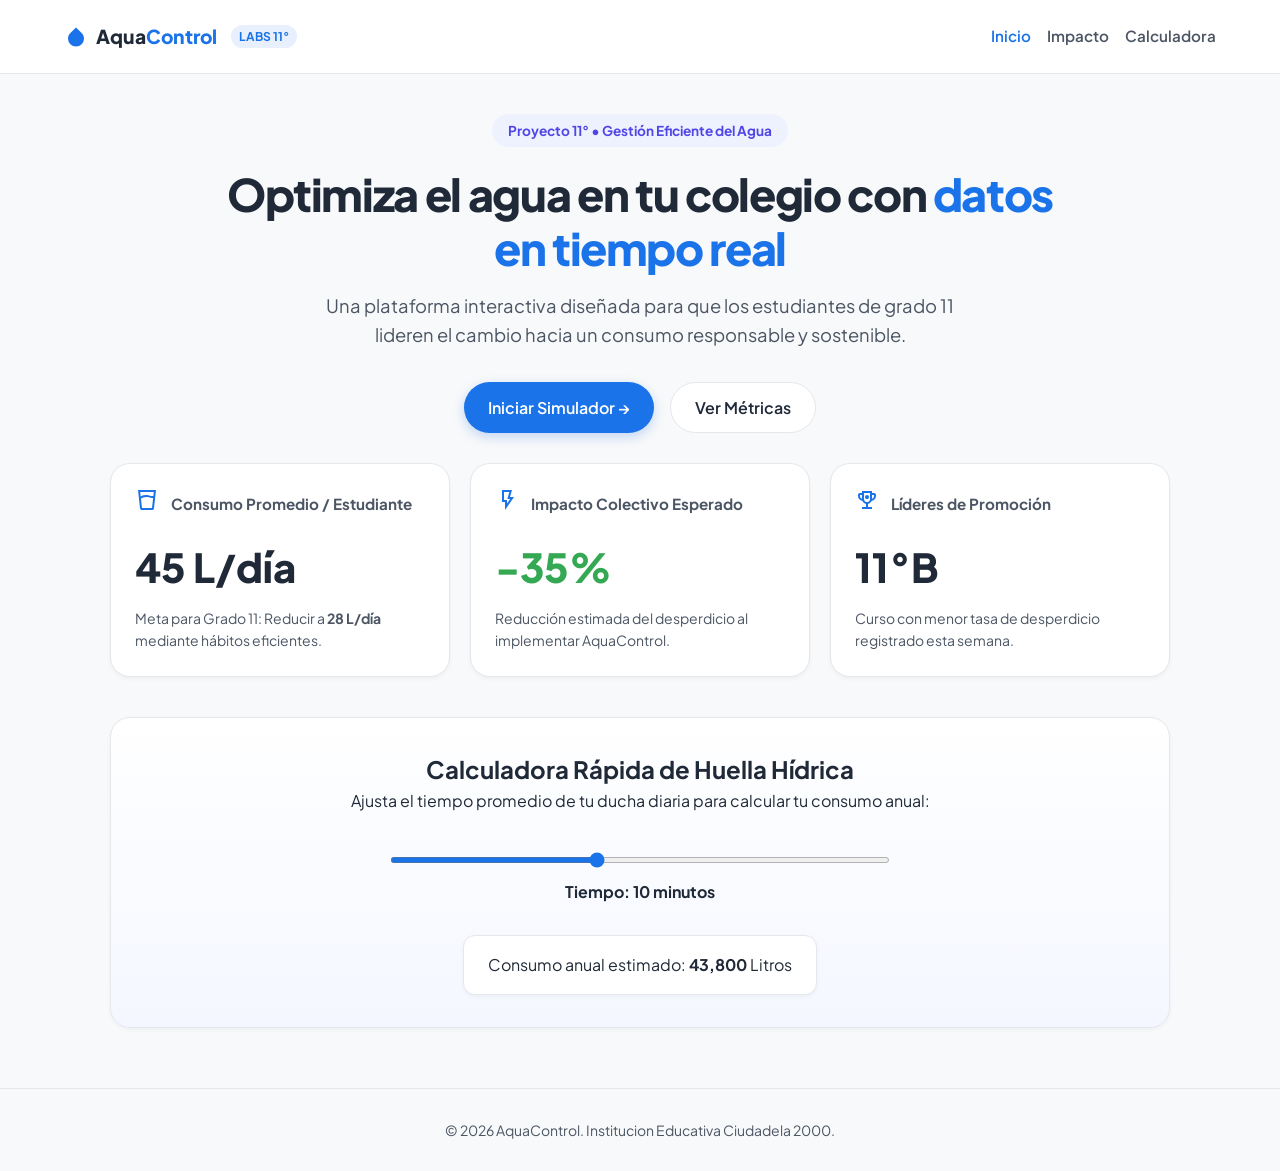
==== index.html @ b9c63f99 "primer commit" ====
<!doctype html>
<html lang="es">
  <head>
    <meta charset="UTF-8" />
    <meta name="viewport" content="width=device-width, initial-scale=1.0" />
    <title>AquaControl — Innovación & Sostenibilidad</title>
    <link rel="stylesheet" href="/css/style.css" />
    <link rel="preconnect" href="https://fonts.googleapis.com" />
    <link rel="preconnect" href="https://fonts.gstatic.com" crossorigin />
    <link
      href="https://fonts.googleapis.com/css2?family=Plus+Jakarta+Sans:wght@400;500;600;700;800&display=swap"
      rel="stylesheet"
    />
  </head>
  <body>
    <header class="navbar">
      <div class="logo">
        <span class="logo-icon"
          ><svg
            xmlns="http://www.w3.org/2000/svg"
            height="24px"
            viewBox="0 -960 960 960"
            width="24px"
            fill="#1a73e8"
          >
            <path
              d="M480-100q-133 0-226.5-92T160-416q0-63 24.5-120.5T254-638l226-222 226 222q45 44 69.5 101.5T800-416q0 132-93.5 224T480-100Z"
            />
          </svg>
        </span>
        <span class="logo-text"
          >Aqua<span class="highlight">Control</span></span
        >
        <span class="badge-lab">LABS 11°</span>
      </div>
      <nav>
        <a href="index.html" class="active">Inicio</a>
        <a href="#impacto">Impacto</a>
        <a href="#calculadora">Calculadora</a>
      </nav>
    </header>

    <main>
      <section class="hero">
        <div class="pill-tag">Proyecto 11° • Gestión Eficiente del Agua</div>
        <h1>
          Optimiza el agua en tu colegio con
          <span class="text-blue">datos en tiempo real</span>
        </h1>
        <p class="hero-subtitle">
          Una plataforma interactiva diseñada para que los estudiantes de grado
          11 lideren el cambio hacia un consumo responsable y sostenible.
        </p>
        <div class="hero-actions">
          <a href="#calculadora" class="btn btn-primary"
            >Iniciar Simulador →</a
          >
          <a href="#impacto" class="btn btn-secondary">Ver Métricas</a>
        </div>
      </section>

      <section id="impacto" class="grid-section">
        <div class="card metric-card">
          <div class="card-header">
            <span class="card-icon"
              ><svg
                xmlns="http://www.w3.org/2000/svg"
                height="24px"
                viewBox="0 -960 960 960"
                width="24px"
                fill="#1a73e8"
              >
                <path
                  d="M444-600q-55 0-108 15.5T238-538l42 378h400l44-400h-28q-38 0-69-5.5T542-587q-23-7-48-10t-50-3Zm-216-25q51-27 105.5-41T445-680q30 0 59.5 4t58.5 12q50 14 76.5 19t56.5 5h37l17-160H210l18 175Zm51 545q-31 0-53.5-20T200-151l-80-729h720l-80 729q-3 31-25.5 51T681-80H279Zm165-80h236-400 164Z"
                />
              </svg>
            </span>
            <span class="card-title">Consumo Promedio / Estudiante</span>
          </div>
          <div class="card-value" id="val-consumo">45 L/día</div>
          <p class="card-desc">
            Meta para Grado 11: Reducir a <b>28 L/día</b> mediante hábitos
            eficientes.
          </p>
        </div>

        <div class="card metric-card">
          <div class="card-header">
            <span class="card-icon">
              <svg
                xmlns="http://www.w3.org/2000/svg"
                height="24px"
                viewBox="0 -960 960 960"
                width="24px"
                fill="#1a73e8"
              >
                <path
                  d="m480-336 128-184H494l80-280H360v320h120v144ZM400-80v-320H280v-480h400l-80 280h160L400-80Zm80-400H360h120Z"
                />
              </svg>
            </span>
            <span class="card-title">Impacto Colectivo Esperado</span>
          </div>
          <div class="card-value text-green">-35%</div>
          <p class="card-desc">
            Reducción estimada del desperdicio al implementar AquaControl.
          </p>
        </div>

        <div class="card metric-card">
          <div class="card-header">
            <span class="card-icon">
              <svg
                xmlns="http://www.w3.org/2000/svg"
                height="24px"
                viewBox="0 -960 960 960"
                width="24px"
                fill="#1a73e8"
              >
                <path
                  d="M536.5-543.5Q560-567 560-600t-23.5-56.5Q513-680 480-680t-56.5 23.5Q400-633 400-600t23.5 56.5Q447-520 480-520t56.5-23.5ZM280-120v-80h160v-124q-49-11-87.5-41.5T296-442q-75-9-125.5-65.5T120-640v-40q0-33 23.5-56.5T200-760h80v-80h400v80h80q33 0 56.5 23.5T840-680v40q0 76-50.5 132.5T664-442q-18 46-56.5 76.5T520-324v124h160v80H280Zm0-408v-152h-80v40q0 38 22 68.5t58 43.5Zm285 93q35-35 35-85v-240H360v240q0 50 35 85t85 35q50 0 85-35Zm115-93q36-13 58-43.5t22-68.5v-40h-80v152Zm-200-52Z"
                />
              </svg>
            </span>
            <span class="card-title">Líderes de Promoción</span>
          </div>
          <div class="card-value">11°B</div>
          <p class="card-desc">
            Curso con menor tasa de desperdicio registrado esta semana.
          </p>
        </div>
      </section>

      <section id="calculadora" class="interactive-section">
        <div class="card wide-card">
          <h2>Calculadora Rápida de Huella Hídrica</h2>
          <p>
            Ajusta el tiempo promedio de tu ducha diaria para calcular tu
            consumo anual:
          </p>

          <div class="slider-container">
            <input
              type="range"
              id="minutos-ducha"
              min="3"
              max="20"
              value="10"
              class="slider"
            />
            <div class="slider-label">
              Tiempo: <span id="ducha-val">10</span> minutos
            </div>
          </div>

          <div class="result-box">
            <p>
              Consumo anual estimado:
              <strong id="resultado-litros">43,800</strong> Litros
            </p>
          </div>
        </div>
      </section>
    </main>

    <footer>
      <p>
        © 2026 AquaControl. Institucion Educativa Ciudadela 2000.
      </p>
    </footer>

    <script src="/js/main.js"></script>
  </body>
</html>
---- css/style.css ----
:root {
  --bg-main: #F8F9FA;
  --bg-card: #FFFFFF;
  --text-primary: #1F2937;
  --text-secondary: #4B5563;
  --accent-blue: #1A73E8;
  --accent-blue-hover: #1557B0;
  --accent-green: #34A853;
  --accent-light: #E8F0FE;
  --border-color: #E5E7EB;
  --shadow-sm: 0 2px 4px rgba(0,0,0,0.04);
  --shadow-md: 0 10px 25px -5px rgba(0, 0, 0, 0.05), 0 8px 10px -6px rgba(0, 0, 0, 0.01);
  --radius-lg: 20px;
  --radius-md: 12px;
}

* {
  box-sizing: border-box;
  margin: 0;
  padding: 0;
  font-family: 'Plus Jakarta Sans', -apple-system, BlinkMacSystemFont, sans-serif;
}

body {
  background-color: var(--bg-main);
  color: var(--text-primary);
  line-height: 1.6;
  width: 100%;
  overflow-x: hidden;
}

/* NAVBAR RESPONSIVE */
.navbar {
  display: flex;
  justify-content: space-between;
  align-items: center;
  padding: 1rem 5%;
  background: rgba(255, 255, 255, 0.9);
  backdrop-filter: blur(12px);
  border-bottom: 1px solid var(--border-color);
  position: sticky;
  top: 0;
  z-index: 100;
  flex-wrap: wrap;
  gap: 12px;
}

.logo {
  display: flex;
  align-items: center;
  gap: 8px;
  font-weight: 800;
  font-size: 1.2rem;
}

.logo-icon {
    margin-top: 9px;
}

.highlight {
  color: var(--accent-blue);
}

.badge-lab {
  background-color: var(--accent-light);
  color: var(--accent-blue);
  font-size: 0.75rem;
  padding: 2px 8px;
  border-radius: 20px;
  font-weight: 700;
  margin-left: 6px;
}

nav {
  display: flex;
  gap: 16px;
  align-items: center;
}

nav a {
  text-decoration: none;
  color: var(--text-secondary);
  font-weight: 600;
  font-size: 0.95rem;
  transition: color 0.2s ease;
}

nav a:hover, nav a.active {
  color: var(--accent-blue);
}

/* HERO SECTION RESPONSIVE */
.hero {
  max-width: 900px;
  margin: 40px auto 30px auto;
  text-align: center;
  padding: 0 20px;
}

.pill-tag {
  display: inline-block;
  background-color: #EEF2FF;
  color: #4F46E5;
  font-size: 0.85rem;
  font-weight: 700;
  padding: 6px 16px;
  border-radius: 30px;
  margin-bottom: 20px;
}

h1 {
  /* clamp(mínimo, preferido, máximo) para tipografía fluida */
  font-size: clamp(1.8rem, 4vw + 1rem, 2.8rem);
  font-weight: 800;
  letter-spacing: -0.03em;
  margin-bottom: 16px;
  line-height: 1.2;
}

.text-blue { color: var(--accent-blue); }
.text-green { color: var(--accent-green); }

.hero-subtitle {
  font-size: clamp(0.95rem, 2vw, 1.15rem);
  color: var(--text-secondary);
  max-width: 650px;
  margin: 0 auto 32px auto;
}

.hero-actions {
  display: flex;
  justify-content: center;
  gap: 16px;
  flex-wrap: wrap;
}

/* BUTTONS */
.btn {
  padding: 12px 24px;
  border-radius: 30px;
  font-weight: 600;
  text-decoration: none;
  transition: all 0.2s ease;
  display: inline-flex;
  align-items: center;
  justify-content: center;
  width: auto;
}

.btn-primary {
  background-color: var(--accent-blue);
  color: white;
  box-shadow: 0 4px 12px rgba(26, 115, 232, 0.25);
}

.btn-primary:hover {
  background-color: var(--accent-blue-hover);
  transform: translateY(-2px);
}

.btn-secondary {
  background-color: var(--bg-card);
  color: var(--text-primary);
  border: 1px solid var(--border-color);
}

.btn-secondary:hover {
  background-color: var(--bg-main);
}

/* CARDS & GRID RESPONSIVE */
.grid-section {
  max-width: 1100px;
  margin: 0 auto 40px auto;
  display: grid;
  /* Auto-fit adaptable a pantallas pequeñas */
  grid-template-columns: repeat(auto-fit, minmax(260px, 1fr));
  gap: 20px;
  padding: 0 20px;
}

.card {
  background: var(--bg-card);
  border: 1px solid var(--border-color);
  border-radius: var(--radius-lg);
  padding: 24px;
  box-shadow: var(--shadow-sm);
  transition: box-shadow 0.3s ease, transform 0.3s ease;
}

.card:hover {
  box-shadow: var(--shadow-md);
  transform: translateY(-4px);
}

.card-header {
  display: flex;
  align-items: center;
  gap: 12px;
  margin-bottom: 16px;
}

.card-title {
  font-size: 0.95rem;
  font-weight: 700;
  color: var(--text-secondary);
}

.card-value {
  font-size: clamp(2rem, 3vw + 1rem, 2.5rem);
  font-weight: 800;
  margin-bottom: 8px;
}

.card-desc {
  font-size: 0.875rem;
  color: var(--text-secondary);
}

/* CALCULATOR SECTION */
.interactive-section {
  max-width: 1100px;
  margin: 0 auto 60px auto;
  padding: 0 20px;
}

.wide-card {
  text-align: center;
  background: linear-gradient(180deg, #FFFFFF 0%, #F4F7FF 100%);
  padding: 32px 20px;
}

.slider-container {
  margin: 30px auto;
  max-width: 500px;
  width: 100%;
}

.slider {
  width: 100%;
  accent-color: var(--accent-blue);
  cursor: pointer;
  height: 6px;
}

.slider-label {
  margin-top: 10px;
  font-weight: 700;
}

.result-box {
  background: var(--bg-card);
  border: 1px solid var(--border-color);
  display: inline-block;
  padding: 16px 24px;
  border-radius: var(--radius-md);
  box-shadow: var(--shadow-sm);
  max-width: 100%;
  word-break: break-word;
}

footer {
  text-align: center;
  padding: 30px 20px;
  border-top: 1px solid var(--border-color);
  color: var(--text-secondary);
  font-size: 0.875rem;
}

/* MEDIA QUERIES (DISPOSITIVOS MÓVILES Y TABLETS) */

/* Pantallas de smartphones (hasta 600px) */
@media (max-width: 600px) {
  .navbar {
    justify-content: center;
    padding: 0.8rem 1rem;
  }

  nav {
    width: 100%;
    justify-content: center;
    gap: 20px;
    margin-top: 4px;
  }

  nav a {
    margin-left: 0;
  }

  .hero {
    margin: 24px auto;
  }

  .hero-actions {
    flex-direction: column;
    width: 100%;
  }

  .btn {
    width: 100%;
  }

  .grid-section {
    grid-template-columns: 1fr; /* 1 sola columna en celular */
    padding: 0 16px;
  }

  .card {
    padding: 20px;
  }
}

/* Tablets (entre 601px y 900px) */
@media (min-width: 601px) and (max-width: 900px) {
  .hero-actions {
    flex-direction: row;
  }
}
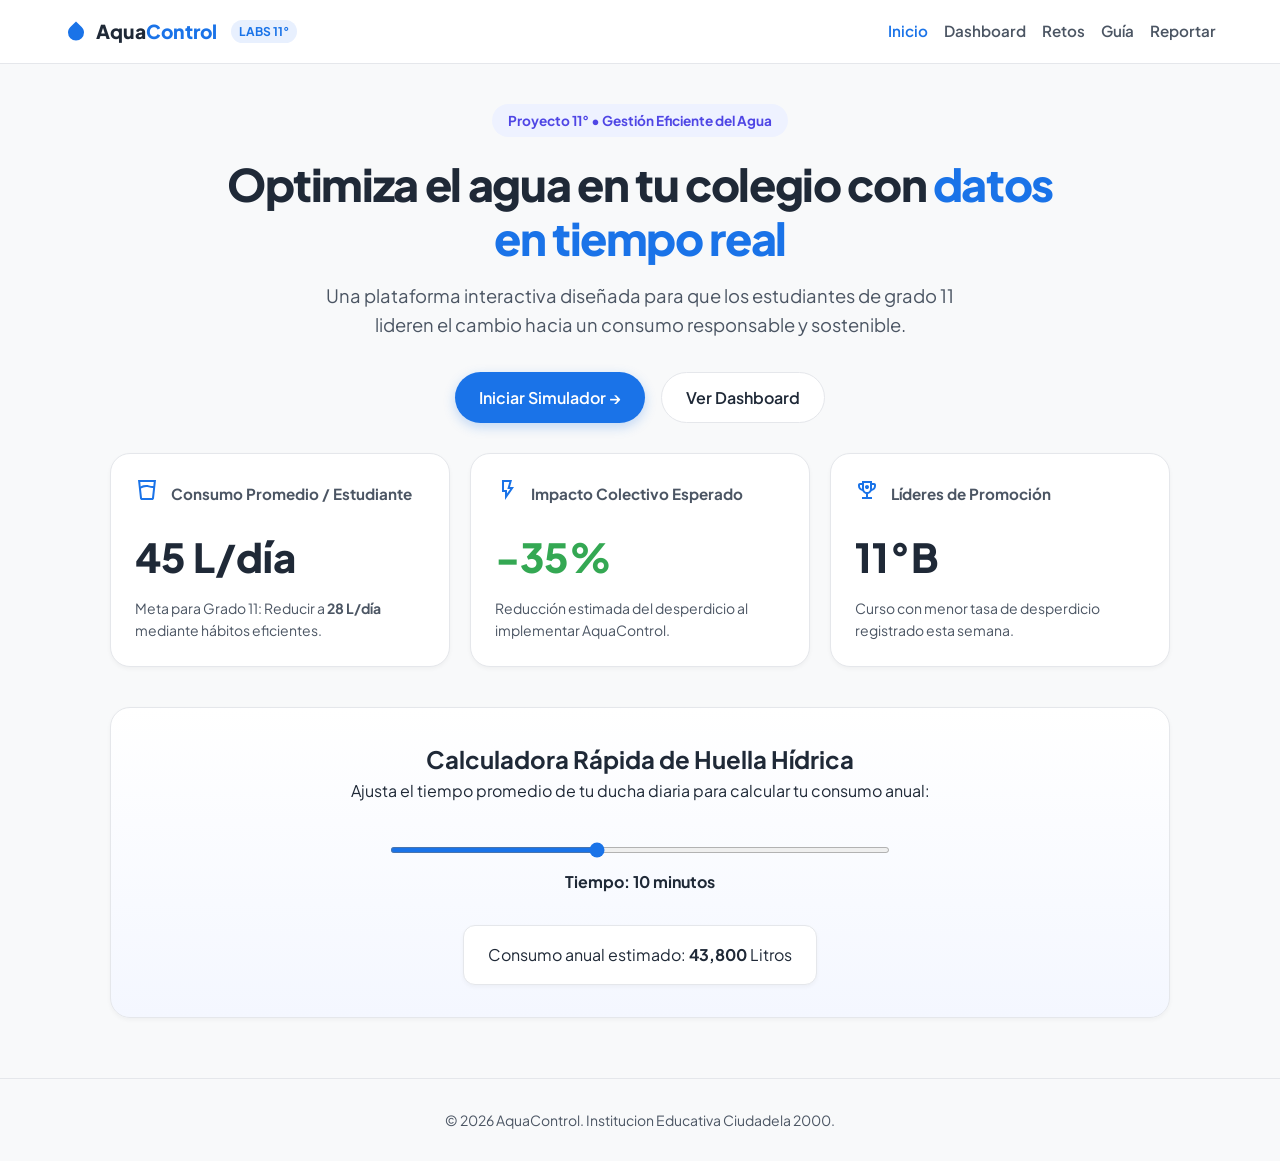
==== commit f5fca581: "feat: actualizar proyecto" ====
--- a/index.html
+++ b/index.html
@@ -3,10 +3,11 @@
   <head>
     <meta charset="UTF-8" />
     <meta name="viewport" content="width=device-width, initial-scale=1.0" />
-    <title>AquaControl — Innovación & Sostenibilidad</title>
-    <link rel="stylesheet" href="/css/style.css" />
+    <title>AquaControl</title>
+    <link rel="stylesheet" href="css/style.css" />
     <link rel="preconnect" href="https://fonts.googleapis.com" />
     <link rel="preconnect" href="https://fonts.gstatic.com" crossorigin />
+    <link rel="shortcut icon" href="assets/favicon.png" type="image/x-png">
     <link
       href="https://fonts.googleapis.com/css2?family=Plus+Jakarta+Sans:wght@400;500;600;700;800&display=swap"
       rel="stylesheet"
@@ -35,8 +36,10 @@
       </div>
       <nav>
         <a href="index.html" class="active">Inicio</a>
-        <a href="#impacto">Impacto</a>
-        <a href="#calculadora">Calculadora</a>
+        <a href="pages/dashboard.html">Dashboard</a>
+        <a href="pages/retos.html">Retos</a>
+        <a href="pages/guia.html">Guía</a>
+        <a href="pages/reporte.html">Reportar</a>
       </nav>
     </header>
 
@@ -55,7 +58,7 @@
           <a href="#calculadora" class="btn btn-primary"
             >Iniciar Simulador →</a
           >
-          <a href="#impacto" class="btn btn-secondary">Ver Métricas</a>
+          <a href="pages/dashboard.html" class="btn btn-secondary">Ver Dashboard</a>
         </div>
       </section>
 
@@ -169,6 +172,6 @@
       </p>
     </footer>
 
-    <script src="/js/main.js"></script>
+    <script src="js/main.js"></script>
   </body>
 </html>
--- a/css/style.css
+++ b/css/style.css
@@ -42,7 +42,7 @@
   top: 0;
   z-index: 100;
   flex-wrap: wrap;
-  gap: 12px;
+  gap: 14px 24px;
 }
 
 .logo {
@@ -51,10 +51,21 @@
   gap: 8px;
   font-weight: 800;
   font-size: 1.2rem;
+  color: var(--text-primary);
+  text-decoration: none;
+  white-space: nowrap;
 }
 
 .logo-icon {
-    margin-top: 9px;
+  display: inline-flex;
+  align-items: center;
+  justify-content: center;
+  color: var(--accent-blue);
+  line-height: 1;
+}
+
+.logo-icon svg {
+  display: block;
 }
 
 .highlight {
@@ -75,6 +86,8 @@
   display: flex;
   gap: 16px;
   align-items: center;
+  flex-wrap: wrap;
+  justify-content: flex-end;
 }
 
 nav a {
@@ -267,6 +280,92 @@
   font-size: 0.875rem;
 }
 
+/* INTERNAL PAGES */
+.page-hero {
+  max-width: 1100px;
+  margin: 56px auto 32px;
+  padding: 0 20px;
+}
+
+.page-hero h1 { max-width: 760px; }
+.page-hero p { color: var(--text-secondary); max-width: 680px; font-size: 1.05rem; }
+.page-content { max-width: 1100px; margin: 0 auto 80px; padding: 0 20px; }
+.section-heading { margin: 34px 0 18px; }
+.section-heading h2 { font-size: 1.5rem; margin-bottom: 6px; }
+.section-heading p { color: var(--text-secondary); }
+.stat-grid, .content-grid { display: grid; grid-template-columns: repeat(auto-fit, minmax(220px, 1fr)); gap: 20px; }
+.stat-grid { margin-bottom: 20px; }
+.content-grid > .card { min-width: 0; }
+.stat-card h3 { color: var(--text-secondary); font-size: .9rem; margin-bottom: 8px; }
+.stat-card strong { font-size: 2rem; }
+.stat-card small { display: block; color: var(--text-secondary); margin-top: 8px; }
+.status { display: inline-block; padding: 5px 10px; border-radius: 20px; font-size: .78rem; font-weight: 700; margin-top: 10px; }
+.status-success { background: #e7f6ec; color: #21863a; }
+.status-warning { background: #fff4d6; color: #9a6700; }
+.chart-card { min-height: 260px; }
+.bar-chart { height: 170px; display: flex; align-items: end; gap: 14px; padding: 20px 8px 0; border-bottom: 1px solid var(--border-color); }
+.bar { flex: 1; background: linear-gradient(180deg, var(--accent-blue), #78aef0); border-radius: 8px 8px 0 0; min-height: 20px; position: relative; }
+.bar span { position: absolute; bottom: -25px; width: 100%; text-align: center; font-size: .75rem; color: var(--text-secondary); }
+.challenge-card { display: flex; flex-direction: column; gap: 12px; }
+.challenge-card h3 { font-size: 1.05rem; }
+.challenge-card p { color: var(--text-secondary); flex: 1; }
+.challenge-card.is-complete { border-color: var(--accent-green); background: #f5fcf7; }
+.challenge-card.is-complete button { background: var(--accent-green); }
+.challenge-meta { color: var(--accent-blue); font-weight: 700; font-size: .85rem; }
+.filter-bar { display: flex; flex-wrap: wrap; gap: 10px; margin-bottom: 20px; }
+.filter-button { border: 1px solid var(--border-color); background: white; color: var(--text-secondary); padding: 9px 15px; border-radius: 22px; cursor: pointer; font-weight: 600; }
+.filter-active, .filter-button:hover { background: var(--accent-light); color: var(--accent-blue); border-color: #b6d1f7; }
+.guide-card h3 { margin-bottom: 8px; }
+.guide-card p { color: var(--text-secondary); }
+.guide-card[hidden] { display: none; }
+.form-card { max-width: 720px; width: 100%; }
+.form-field { display: flex; flex-direction: column; gap: 6px; margin-bottom: 16px; }
+.form-field label { font-weight: 700; font-size: .9rem; }
+.form-field input, .form-field select, .form-field textarea { width: 100%; border: 1px solid var(--border-color); border-radius: 10px; padding: 12px; font: inherit; color: var(--text-primary); background: white; }
+.form-field textarea { min-height: 110px; resize: vertical; }
+.confirmation { background: #e7f6ec; color: #21863a; border-radius: 10px; padding: 12px; margin-bottom: 18px; }
+.report-list { list-style: none; display: grid; gap: 10px; }
+.report-list li { display: flex; justify-content: space-between; gap: 16px; border-bottom: 1px solid var(--border-color); padding: 12px 0; }
+.report-list span, .empty-state { color: var(--text-secondary); font-size: .9rem; }
+button { font: inherit; }
+.filter-button:focus-visible, .btn:focus-visible, nav a:focus-visible, input:focus-visible, select:focus-visible, textarea:focus-visible {
+  outline: 3px solid rgba(26, 115, 232, .28);
+  outline-offset: 2px;
+}
+
+@media (max-width: 600px) {
+  .navbar {
+    align-items: center;
+    padding: .85rem 1rem;
+  }
+
+  nav {
+    width: 100%;
+    justify-content: flex-start;
+    flex-wrap: nowrap;
+    gap: 18px;
+    margin-top: 2px;
+    overflow-x: auto;
+    padding-bottom: 3px;
+    scrollbar-width: none;
+  }
+
+  nav::-webkit-scrollbar { display: none; }
+  nav a { flex: 0 0 auto; font-size: .84rem; }
+  .badge-lab { font-size: .65rem; padding: 2px 6px; }
+  .page-hero { margin-top: 32px; margin-bottom: 24px; }
+  .page-hero p { font-size: .95rem; }
+  .page-content { padding: 0 16px; margin-bottom: 52px; }
+  .stat-grid, .content-grid { grid-template-columns: 1fr; gap: 14px; }
+  .stat-card strong { font-size: 1.8rem; }
+  .section-heading { margin-top: 26px; }
+  .chart-card { min-height: 240px; }
+  .bar-chart { gap: 8px; padding-left: 0; padding-right: 0; }
+  .card { padding: 20px; }
+  .challenge-card .btn, .form-card .btn { width: 100%; }
+  .report-list li { flex-direction: column; gap: 4px; }
+}
+
 /* MEDIA QUERIES (DISPOSITIVOS MÓVILES Y TABLETS) */
 
 /* Pantallas de smartphones (hasta 600px) */
@@ -312,6 +411,9 @@
 
 /* Tablets (entre 601px y 900px) */
 @media (min-width: 601px) and (max-width: 900px) {
+  .navbar { padding-left: 3%; padding-right: 3%; }
+  nav { gap: 12px; }
+  nav a { font-size: .86rem; }
   .hero-actions {
     flex-direction: row;
   }
